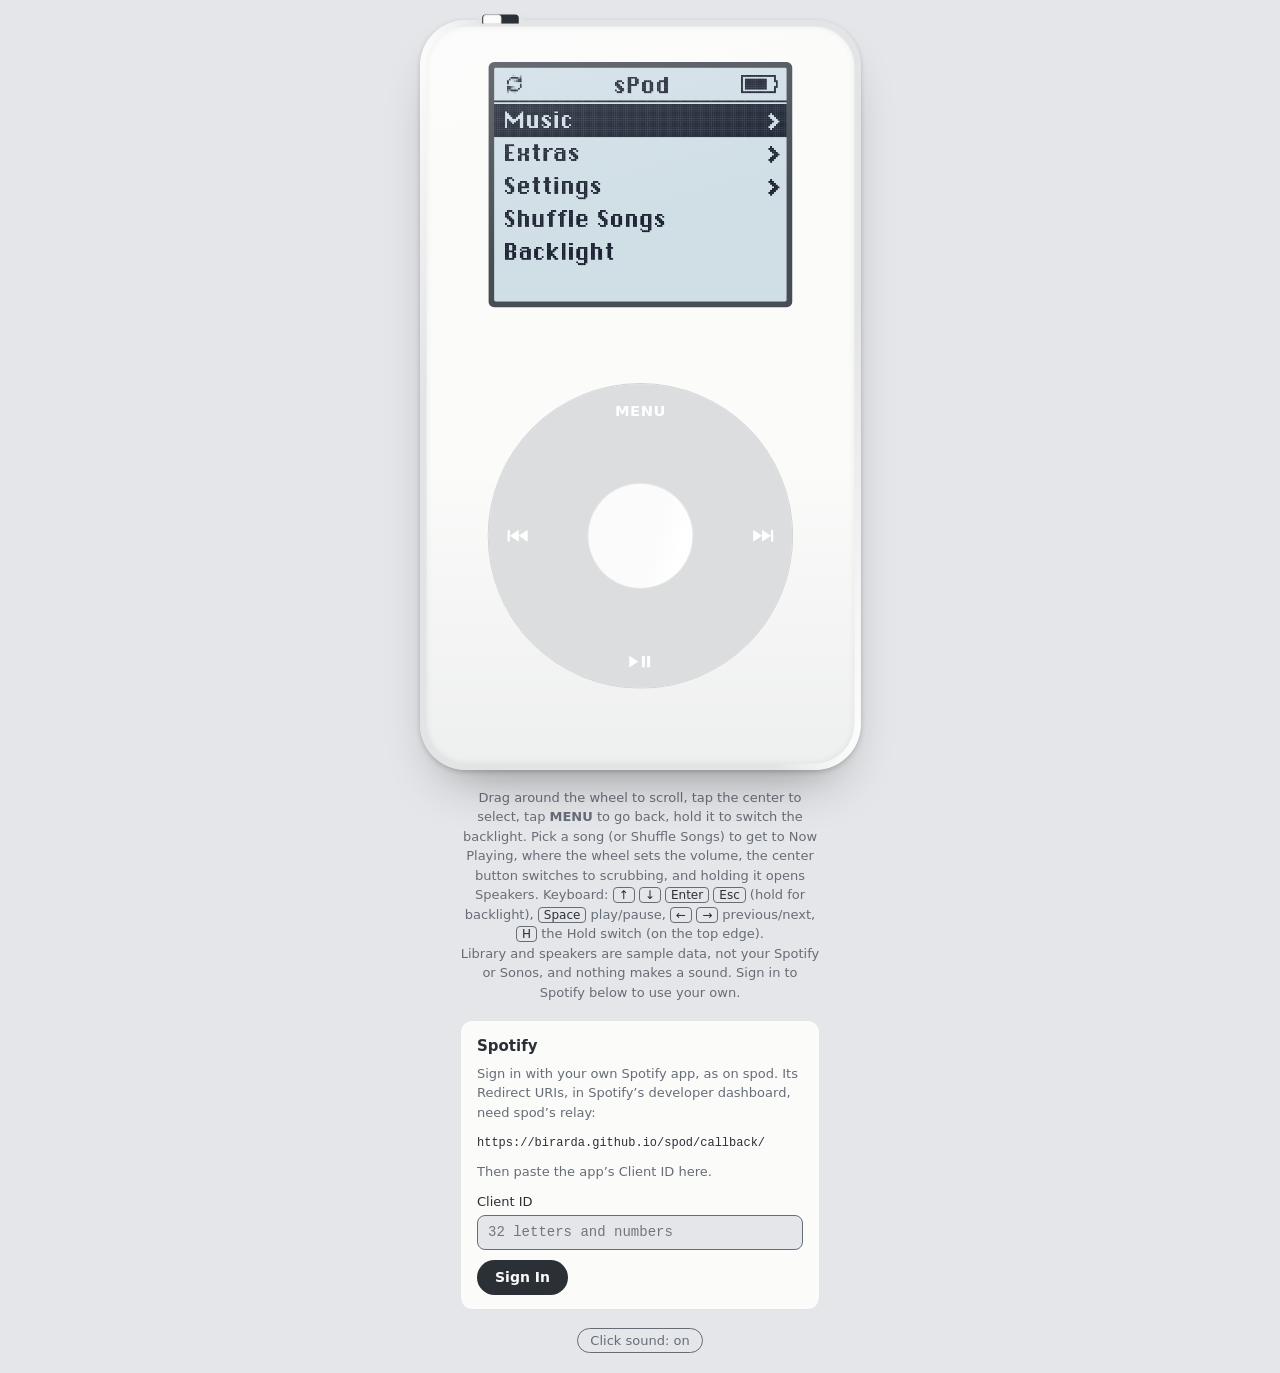
==== spod/app/index.html @ 37ade5c7 "Publish spod's Spotify relay and web preview spod/callback/ is the relay that spod's Spotify app red" ====
<!doctype html>
<html lang="en">
<head>
<meta charset="utf-8">
<meta name="viewport" content="width=device-width, initial-scale=1, viewport-fit=cover">
<title>spod Preview</title>
<!-- Installable: Share → Add to Home Screen on iOS, or Install on other
     browsers, then it opens full screen and works offline (sw.js). -->
<link rel="manifest" href="manifest.webmanifest">
<link rel="apple-touch-icon" href="icons/apple-touch-icon.png">
<meta name="apple-mobile-web-app-capable" content="yes">
<meta name="mobile-web-app-capable" content="yes">
<meta name="apple-mobile-web-app-title" content="spod">
<meta name="apple-mobile-web-app-status-bar-style" content="default">
<meta name="theme-color" content="#e4e6e9" media="(prefers-color-scheme: light)">
<meta name="theme-color" content="#141416" media="(prefers-color-scheme: dark)">
<meta name="claude:viewport-fit-sides" content="cover">
<style>
/* Layout: a 4th-generation click-wheel iPod at true proportions (61 x 104 mm, ~7.9 px/mm),
   measured from product photos and scaled as one piece to fit the viewport.
   Light theme is the white model; dark theme is the 2004 U2 special edition (black front,
   red wheel with white labels, glossy black center button). */
:root {
  --desk: #e4e6e9;
  --ink: #2b2f36;
  --ink-soft: #676d77;
  --edge-hi: #ffffff;         /* rounded acrylic edge, highlight */
  --edge-lo: #e3e4e6;         /* rounded acrylic edge, shade */
  --face: #fbfbfa;            /* glossy acrylic front */
  --face-shade: #eeefef;
  --glass: #474d55;           /* thin frame around the LCD */
  --wheel: #dcddde;           /* the white model's wheel is light grey with white labels */
  --wheel-edge: #d2d3d5;
  --wheel-ink: #ffffff;
  --wheel-ink-on: #9da2a9;
  --hub-hi: #ffffff;          /* flat white center button */
  --hub: #fbfbfb;
  --hub-edge: #e4e5e7;
  --focus: #3b82c4;
  --font-ui: system-ui, -apple-system, "Segoe UI", Roboto, sans-serif;
}
@media (prefers-color-scheme: dark) { :root:not([data-theme="light"]) {
  --desk: #141416; --ink: #e7e8ea; --ink-soft: #9a9fa8;
  --edge-hi: #5a5b5e; --edge-lo: #000; --face: #0b0b0c; --face-shade: #050505; --glass: #1d2024;
  --wheel: #e01c23; --wheel-edge: #c4151c; --wheel-ink: #fff; --wheel-ink-on: #ffd0d2;
  --hub-hi: #5b5b5f; --hub: #111113; --hub-edge: #000; --focus: #6aa9e0; color-scheme: dark;
} }
:root[data-theme="dark"] {
  --desk: #141416; --ink: #e7e8ea; --ink-soft: #9a9fa8;
  --edge-hi: #5a5b5e; --edge-lo: #000; --face: #0b0b0c; --face-shade: #050505; --glass: #1d2024;
  --wheel: #e01c23; --wheel-edge: #c4151c; --wheel-ink: #fff; --wheel-ink-on: #ffd0d2;
  --hub-hi: #5b5b5f; --hub: #111113; --hub-edge: #000; --focus: #6aa9e0; color-scheme: dark;
}
[hidden] { display: none !important; }
html, body { min-height: 100%; }
body {
  margin: 0; background: var(--desk); color: var(--ink); font-family: var(--font-ui);
  display: flex; flex-direction: column;
  padding-top: max(20px, env(safe-area-inset-top, 0px));
  padding-bottom: max(20px, env(safe-area-inset-bottom, 0px));
  padding-left: max(16px, env(safe-area-inset-left, 0px));
  padding-right: max(16px, env(safe-area-inset-right, 0px));
  box-sizing: border-box;
  -webkit-user-select: none; user-select: none; -webkit-touch-callout: none;
}
/* margin-block: auto centers the stage when it fits and never clips it when it doesn't */
.stage { margin-block: auto; display: flex; flex-direction: column; align-items: center; gap: 18px; }

/* --s is set by script so the whole device fits the viewport */
.fit { --s: 1; width: calc(482px * var(--s)); height: calc(820px * var(--s)); }
.device {
  width: 482px; height: 820px; box-sizing: border-box; position: relative;
  transform: scale(var(--s)); transform-origin: 0 0;
  border-radius: 50px; padding: 7px;
  /* the front's rounded acrylic edge catches light on the left and bottom */
  background: linear-gradient(100deg, var(--edge-hi) 0%, var(--edge-lo) 12%, var(--edge-lo) 85%, var(--edge-hi) 100%);
  box-shadow: 0 30px 60px -30px rgba(0,0,0,.45), 0 2px 6px rgba(0,0,0,.18);
}
.face {
  position: relative; height: 100%; border-radius: 44px;
  background: linear-gradient(180deg, var(--face) 0%, var(--face) 60%, var(--face-shade) 100%);
  box-shadow: inset 0 0 8px rgba(0,0,0,.07);
  overflow: hidden;
}
/* acrylic gloss */
.face::after {
  content: ""; position: absolute; inset: 0; border-radius: inherit; pointer-events: none;
  background: linear-gradient(165deg, rgba(255,255,255,.22) 0%, rgba(255,255,255,0) 30%);
}
/* screen: ~69% of the body's width, ~5.6% down from the top */
.screen {
  position: absolute; left: 50%; top: 39px; transform: translateX(-50%);
  padding: 6px; border-radius: 6px; background: var(--glass);
}
/* the 160x128 LCD at 2 CSS px per pixel; the canvas holds it at 4 to show the pixel grid */
.screen canvas { display: block; width: 320px; height: 256px; pointer-events: none; border-radius: 2px; }
.screen .status {
  position: absolute; inset: 6px; display: grid; place-items: center;
  font-size: 15px; color: #181e2e; background: #d0dee6; text-align: center; padding: 16px; border-radius: 2px;
}
/* wheel: same width as the screen, centered ~69% down the body */
.wheel {
  --size: 332px;
  position: absolute; left: 50%; top: 391px; transform: translateX(-50%);
  width: var(--size); height: var(--size); border-radius: 50%;
  background: radial-gradient(circle at 50% 50%, var(--wheel) 82%, var(--wheel-edge) 100%);
  box-shadow: 0 0 0 1px var(--wheel-edge);
  touch-action: none; cursor: grab; outline: none;
}
.wheel:active { cursor: grabbing; }
.wheel:focus-visible { box-shadow: 0 0 0 1px var(--wheel-edge), 0 0 0 5px var(--focus); }
.wheel .label {
  position: absolute; color: var(--wheel-ink); pointer-events: none; transition: color .08s;
  font: 700 16px/1 var(--font-ui); letter-spacing: .04em;
}
.wheel .label.on { color: var(--wheel-ink-on); }
.wheel .menu { top: 22px; left: 50%; transform: translateX(-50%); }
.wheel .play { bottom: 22px; left: 50%; transform: translateX(-50%); }
.wheel .prev { left: 20px; top: 50%; transform: translateY(-50%); }
.wheel .next { right: 20px; top: 50%; transform: translateY(-50%); }
.wheel svg { width: 26px; height: 13px; fill: currentColor; display: block; }
.hub {
  /* same button on every model: ~35% of the wheel's diameter */
  position: absolute; width: 34.6%; height: 34.6%; left: 32.7%; top: 32.7%; border-radius: 50%;
  /* flat gloss: a reflection along the right edge, like the real button */
  background: linear-gradient(105deg, var(--hub) 0%, var(--hub) 62%, var(--hub-hi) 84%, var(--hub) 100%);
  box-shadow: 0 0 0 1px var(--hub-edge);
  transition: filter .06s;
}
.hub.on { filter: brightness(.85); }
.notes { max-width: 360px; text-align: center; font-size: 13px; line-height: 1.5; color: var(--ink-soft); margin: 0; }
.notes kbd { font: inherit; font-size: 12px; padding: 0 5px; border: 1px solid var(--ink-soft); border-radius: 4px; color: var(--ink); }
/* the Hold switch on the top edge, at the left as on the 4G: slid to Hold
   it shows orange */
.hold {
  position: absolute; top: -9px; left: 64px; width: 48px; height: 13px; padding: 0;
  border: none; border-radius: 6px 6px 0 0; background: var(--edge-lo); cursor: pointer; overflow: hidden;
}
.hold .slot { position: absolute; left: 4px; right: 4px; top: 3px; bottom: 0; border-radius: 4px 4px 0 0; background: #2b2f36; }
.hold .orange { position: absolute; left: 7px; top: 5px; width: 14px; bottom: 0; border-radius: 2px 2px 0 0; background: #f28a1c; }
.hold .thumb {
  position: absolute; top: 4px; left: 6px; width: 18px; bottom: 0; border-radius: 3px 3px 0 0;
  background: var(--face); box-shadow: 0 0 0 1px var(--edge-lo); transition: left .12s;
}
.hold[aria-checked="true"] .thumb { left: 24px; }
.hold:focus-visible { outline: 2px solid var(--focus); outline-offset: 2px; }
@media (prefers-reduced-motion: reduce) { .hold .thumb { transition: none; } }
/* Signing in to Spotify, under the iPod */
.spotify {
  width: 100%; max-width: 360px; box-sizing: border-box; padding: 14px 16px; border-radius: 12px;
  border: 1px solid var(--edge-lo); background: var(--face); font-size: 13px; line-height: 1.5; color: var(--ink-soft);
}
.spotify h2 { margin: 0 0 6px; font-size: 15px; color: var(--ink); }
.spotify p { margin: 0 0 10px; }
.spotify code { font-size: 12px; color: var(--ink); overflow-wrap: anywhere; }
.spotify label { display: block; color: var(--ink); margin-bottom: 4px; }
.spotify .step { margin-top: 14px; }
/* The page doesn't select text, so the wheel can be dragged; this can be,
   whole, to copy. */
.spotify a { color: var(--ink); font-weight: 600; }
.spotify .copyable { -webkit-user-select: all; user-select: all; -webkit-touch-callout: default; }
.spotify input, .spotify textarea {
  display: block; width: 100%; box-sizing: border-box; margin-bottom: 10px; padding: 8px 10px;
  font: 14px/1.2 ui-monospace, SFMono-Regular, Menlo, monospace; color: var(--ink);
  background: var(--desk); border: 1px solid var(--ink-soft); border-radius: 8px;
  -webkit-user-select: text; user-select: text;
}
.spotify textarea { resize: vertical; font-size: 12px; overflow-wrap: anywhere; }
.spotify input:focus-visible, .spotify textarea:focus-visible, .spotify button:focus-visible { outline: 2px solid var(--focus); outline-offset: 2px; }
.spotify button {
  font: inherit; font-size: 14px; font-weight: 600; color: var(--face); background: var(--ink);
  border: none; border-radius: 999px; padding: 7px 18px; cursor: pointer;
}
.spotify .error { color: #c4151c; margin: 10px 0 0; }
@media (prefers-color-scheme: dark) { :root:not([data-theme="light"]) .spotify .error { color: #ff8a8f; } }
:root[data-theme="dark"] .spotify .error { color: #ff8a8f; }
.sound {
  font: inherit; font-size: 13px; color: var(--ink-soft); background: none; border: 1px solid var(--ink-soft);
  border-radius: 999px; padding: 4px 12px; cursor: pointer;
}
.sound:focus-visible { outline: 2px solid var(--focus); outline-offset: 2px; }
@media (prefers-reduced-motion: reduce) { .hub, .wheel .label { transition: none; } }
</style>
</head>
<body>
<main class="stage">
<div class="fit" id="fit">
  <div class="device">
    <button class="hold" id="hold" type="button" role="switch" aria-checked="false" aria-label="Hold switch">
      <span class="slot"></span><span class="orange"></span><span class="thumb"></span>
    </button>
    <div class="face">
      <div class="screen">
        <canvas id="canvas" width="640" height="512" aria-label="spod screen"></canvas>
        <div class="status" id="status">Loading the UI…</div>
      </div>
      <div class="wheel" id="wheel" tabindex="0" role="application"
           aria-label="Click wheel. Drag in a circle to scroll, tap the center to select, tap Menu to go back, and the bottom, left and right for play/pause, previous and next. Arrow keys, Enter, Escape and Space also work.">
        <span class="label menu" data-zone="menu">MENU</span>
        <span class="label prev" data-zone="prev"><svg viewBox="0 0 30 16"><path d="M0 0h3v16H0zM3 8l12-8v16zM15 8l12-8v16z"/></svg></span>
        <span class="label next" data-zone="next"><svg viewBox="0 0 30 16"><path d="M27 0h3v16h-3zM27 8 15 0v16zM15 8 3 0v16z"/></svg></span>
        <span class="label play" data-zone="play"><svg viewBox="0 0 30 16"><path d="M0 0l12 8-12 8zM17 0h4v16h-4zM24 0h4v16h-4z"/></svg></span>
        <div class="hub" id="hub"></div>
      </div>
    </div>
  </div>
</div>
<p class="notes">Drag around the wheel to scroll, tap the center to select, tap <b>MENU</b> to go back, hold it to switch the backlight. Pick a song (or Shuffle Songs) to get to Now Playing, where the wheel sets the volume, the center button switches to scrubbing, and holding it opens Speakers. Keyboard: <kbd>↑</kbd> <kbd>↓</kbd> <kbd>Enter</kbd> <kbd>Esc</kbd> (hold for backlight), <kbd>Space</kbd> play/pause, <kbd>←</kbd> <kbd>→</kbd> previous/next, <kbd>H</kbd> the Hold switch (on the top edge).<span id="sample-note"><br>Library and speakers are sample data, not your Spotify or Sonos, and nothing makes a sound. Sign in to Spotify below to use your own.</span></p>
<section class="spotify" aria-labelledby="spotify-title">
  <h2 id="spotify-title">Spotify</h2>
  <div id="signed-out" hidden>
    <p>Sign in with your own Spotify app, as on spod. Its Redirect URIs, in Spotify’s developer dashboard, need spod’s relay:</p>
    <p><code class="copyable" id="redirect-uri"></code></p>
    <p>Then paste the app’s Client ID here.</p>
    <label for="client-id">Client ID</label>
    <input id="client-id" autocomplete="off" autocapitalize="off" spellcheck="false" inputmode="latin" placeholder="32 letters and numbers">
    <button id="sign-in" type="button">Sign In</button>
    <div id="paste-step" hidden>
      <p class="step" id="open-spotify-step" hidden><a id="open-spotify" target="_blank" rel="noopener">Open Spotify’s sign-in page</a></p>
      <p class="step">Once you’ve agreed on Spotify’s page, it goes to spod’s relay page, which can’t bring you back here. Copy the whole address from the address bar, or the one the relay shows, even if the page doesn’t load, and paste it here.</p>
      <label for="returned">Address Spotify went to</label>
      <textarea id="returned" rows="3" autocomplete="off" autocapitalize="off" spellcheck="false" placeholder="https://birarda.github.io/spod/callback/?code=…"></textarea>
      <button id="finish" type="button">Finish Signing In</button>
    </div>
  </div>
  <div id="signed-in" hidden>
    <p>Signed in: Music has your playlists and albums, and songs play through Spotify Connect, on the speaker chosen in Extras → Speakers.</p>
    <button id="sign-out" type="button">Sign Out</button>
  </div>
  <p class="error" id="spotify-error" role="alert" hidden></p>
</section>
<button class="sound" id="sound" type="button" aria-pressed="true">Click sound: on</button>
</main>
<script type="module">
import init, { frame, button, forget_press, hold, wheel as wheelAt, turn, screen_size } from "./pkg/spod.js";

// --- fit the device to the viewport ----------------------------------------
const fit = document.getElementById("fit");
function fitDevice() {
  const cs = getComputedStyle(document.body);
  const availW = document.body.clientWidth - parseFloat(cs.paddingLeft) - parseFloat(cs.paddingRight);
  const availH = window.innerHeight - 150; // leave room for the notes below
  const s = Math.max(0.45, Math.min(1, availW / 482, availH / 820));
  fit.style.setProperty("--s", s.toFixed(4));
}
fitDevice();
window.addEventListener("resize", fitDevice);

const status = document.getElementById("status");
const canvas = document.getElementById("canvas");
let ready = false;

// --- Spotify ---------------------------------------------------------------
// The page signs in to Spotify with PKCE, as spod's admin interface does, and
// keeps the sign-in in local storage for the UI (src/web/spotify.rs), which
// renews it. Keep the keys in step with that file.
//
// Spotify returns to spod's relay page (callback/ on the pages branch), the
// redirect URI spod's Spotify app already has, wherever this page is
// served. The relay only goes on to spod on a local network, so here it
// shows the address Spotify sent, and you paste it back into this page,
// which keeps the PKCE verifier.
const SPOTIFY = {
  clientId: "spod.spotify.client_id", token: "spod.spotify.token",
  verifier: "spod.spotify.verifier", state: "spod.spotify.state",
};
// The same as the native app's.
const SCOPES = "user-library-read playlist-read-private user-read-playback-state user-modify-playback-state";
const redirectUri = "https://birarda.github.io/spod/callback/";
const store = {
  get(key) { try { return localStorage.getItem(key); } catch { return null; } },
  set(key, value) { try { localStorage.setItem(key, value); } catch {} },
  remove(key) { try { localStorage.removeItem(key); } catch {} },
};
const spotifyError = document.getElementById("spotify-error");
const clientIdInput = document.getElementById("client-id");
document.getElementById("redirect-uri").textContent = redirectUri;
clientIdInput.value = store.get(SPOTIFY.clientId) || "";

const pasteStep = document.getElementById("paste-step");
const returnedInput = document.getElementById("returned");
// A sign-in under way survives a reload, so show where it's got to.
pasteStep.hidden = !store.get(SPOTIFY.verifier);

function showSpotifyError(message) {
  spotifyError.textContent = message; spotifyError.hidden = !message;
}
const signedIn = () => !!(store.get(SPOTIFY.clientId) && store.get(SPOTIFY.token));
// Signing out on the iPod forgets the sign-in too, so look now and then.
let shownSignedIn = null;
function renderSpotify() {
  const now = signedIn();
  if (now === shownSignedIn) return;
  shownSignedIn = now;
  document.getElementById("signed-in").hidden = !now;
  document.getElementById("signed-out").hidden = now;
}
renderSpotify();
setInterval(renderSpotify, 2000);
// The sample data is shown when the page started signed out.
document.getElementById("sample-note").hidden = signedIn();

function base64url(bytes) {
  return btoa(String.fromCharCode(...new Uint8Array(bytes))).replace(/\+/g, "-").replace(/\//g, "_").replace(/=+$/, "");
}
const randomString = (n) => base64url(crypto.getRandomValues(new Uint8Array(n)));

// The PKCE verifier and state for the next sign-in, made ahead: Safari only
// opens Spotify's tab straight from a tap, before anything is awaited.
let next = null;
async function prepare() {
  const verifier = randomString(48), state = randomString(16);
  const challenge = base64url(await crypto.subtle.digest("SHA-256", new TextEncoder().encode(verifier)));
  next = { verifier, state, challenge };
}
prepare();

const openSpotify = document.getElementById("open-spotify");
document.getElementById("sign-in").addEventListener("click", () => {
  const id = clientIdInput.value.trim();
  if (!/^[0-9a-f]{32}$/i.test(id)) {
    showSpotifyError("A client ID is 32 letters and numbers, from your app’s page in Spotify’s dashboard.");
    return;
  }
  if (!next) { showSpotifyError("Just a moment, then choose Sign In again."); return; }
  showSpotifyError("");
  const { verifier, state, challenge } = next;
  store.set(SPOTIFY.clientId, id);
  store.set(SPOTIFY.verifier, verifier);
  store.set(SPOTIFY.state, state);
  const url = "https://accounts.spotify.com/authorize?" + new URLSearchParams({
    response_type: "code", client_id: id, scope: SCOPES, redirect_uri: redirectUri,
    code_challenge_method: "S256", code_challenge: challenge, state,
  });
  // In a tab of its own, so this page, and its verifier, stay put. If the
  // browser won't open one, a link to tap does instead; the page never
  // leaves itself, which in a home-screen app would leave no way back.
  pasteStep.hidden = false;
  openSpotify.href = url;
  openSpotify.parentElement.hidden = !!window.open(url, "_blank");
  next = null;
  prepare();
});

document.getElementById("finish").addEventListener("click", () => {
  finishSignIn(returnedInput.value.trim())
    .then(() => location.reload())
    .catch((e) => showSpotifyError(e.message));
});

document.getElementById("sign-out").addEventListener("click", () => {
  store.remove(SPOTIFY.token);
  location.reload();
});

// The address the relay showed: swap its code for a sign-in.
async function finishSignIn(address) {
  let query;
  try { query = new URL(address).searchParams; } catch { query = null; }
  if (!query || (!query.has("code") && !query.has("error"))) {
    throw new Error("That doesn’t look like the address Spotify went to. Copy the whole address, starting with https.");
  }
  const verifier = store.get(SPOTIFY.verifier), state = store.get(SPOTIFY.state);
  if (query.has("error")) throw new Error("Spotify didn’t sign you in (" + query.get("error") + "). Choose Sign In to try again.");
  if (!verifier || query.get("state") !== state) throw new Error("That address is from an earlier sign-in. Choose Sign In again.");
  const response = await fetch("https://accounts.spotify.com/api/token", {
    method: "POST",
    headers: { "Content-Type": "application/x-www-form-urlencoded" },
    body: new URLSearchParams({
      grant_type: "authorization_code", code: query.get("code"), redirect_uri: redirectUri,
      client_id: store.get(SPOTIFY.clientId) || "", code_verifier: verifier,
    }),
  }).catch(() => {
    // Offline, or somewhere that blocks requests to other sites, such as
    // inside an embedded preview.
    throw new Error("This page couldn’t reach Spotify to finish signing in. Check you’re online, and open spod’s page in the browser itself, not embedded in another site.");
  });
  const answer = await response.json().catch(() => ({}));
  if (!response.ok || !answer.refresh_token) {
    throw new Error("Spotify couldn’t finish signing you in (" + (answer.error_description || answer.error || response.status) + "). Choose Sign In to try again.");
  }
  store.set(SPOTIFY.token, JSON.stringify({
    access_token: answer.access_token, refresh_token: answer.refresh_token,
    expires_at: Date.now() + answer.expires_in * 1000,
  }));
  store.remove(SPOTIFY.verifier); store.remove(SPOTIFY.state);
}

// The UI renders at the iPod's 160x128, and wasm draws that as the LCD would
// look into an RGBA buffer at screen_size(). Each animation frame, copy it to
// the canvas if it changed.
init().then((wasm) => {
  const [w, h] = screen_size();
  canvas.width = w; canvas.height = h;
  const ctx = canvas.getContext("2d");
  const draw = () => {
    const ptr = frame();
    if (ptr) {
      const bytes = new Uint8ClampedArray(wasm.memory.buffer, ptr, w * h * 4);
      ctx.putImageData(new ImageData(bytes.slice(), w, h), 0, 0);
    }
    requestAnimationFrame(draw);
  };
  draw();
  ready = true; status.hidden = true;
}).catch((e) => {
  status.textContent = "The UI failed to load: " + (e && e.message ? e.message : e);
});

// --- offline ---------------------------------------------------------------
// The service worker keeps this build for offline use. It's written by
// web/build.sh, so a page served straight from the source has none.
if ("serviceWorker" in navigator) {
  navigator.serviceWorker.register("sw.js").catch(() => {});
}

// --- click sound -----------------------------------------------------------
let soundOn = true, audio = null;
try { soundOn = localStorage.getItem("spod-sound") !== "off"; } catch {}
const soundBtn = document.getElementById("sound");
function renderSound() { soundBtn.textContent = "Click sound: " + (soundOn ? "on" : "off"); soundBtn.setAttribute("aria-pressed", String(soundOn)); }
renderSound();
soundBtn.addEventListener("click", () => {
  soundOn = !soundOn; renderSound();
  try { localStorage.setItem("spod-sound", soundOn ? "on" : "off"); } catch {}
});
function tick() {
  if (navigator.vibrate) { try { navigator.vibrate(4); } catch {} }
  if (!soundOn) return;
  try {
    audio ??= new (window.AudioContext || window.webkitAudioContext)();
    const t = audio.currentTime, osc = audio.createOscillator(), gain = audio.createGain();
    osc.type = "square"; osc.frequency.setValueAtTime(2400, t);
    gain.gain.setValueAtTime(0.05, t); gain.gain.exponentialRampToValueAtTime(0.0001, t + 0.012);
    osc.connect(gain).connect(audio.destination); osc.start(t); osc.stop(t + 0.015);
  } catch {}
}

// --- buttons ---------------------------------------------------------------
// The buttons and the wheel go to spod as the device's would, and spod times
// them the same way, long presses included: Menu held switches the
// backlight, Play/Pause held sleeps, and Previous and Next held scan.
const labels = Object.fromEntries([...document.querySelectorAll("[data-zone]")].map((el) => [el.dataset.zone, el]));
const hub = document.getElementById("hub");
function flash(el) { if (!el) return; el.classList.add("on"); setTimeout(() => el.classList.remove("on"), 120); }
function buttonDown(name) { if (ready) button(name, true); tick(); }
function buttonUp(name) { if (ready) button(name, false); }
function zoneAt({ x, y, d }) {
  if (d < 0.38) return "select";
  return Math.abs(y) > Math.abs(x) ? (y < 0 ? "menu" : "play") : (x < 0 ? "prev" : "next");
}
function flashZone(zone) { flash(zone === "select" ? hub : labels[zone]); }

// --- the wheel -------------------------------------------------------------
// Where the finger is goes to spod as the 4G's click wheel reports it: 96
// positions a turn, clockwise. spod makes a step of every 4 (15°).
const POSITIONS = 96;
const STEP = Math.PI / 12;
const wheel = document.getElementById("wheel");
let drag = null;
function polar(e) {
  const r = wheel.getBoundingClientRect();
  const x = e.clientX - (r.left + r.width / 2), y = e.clientY - (r.top + r.height / 2);
  return { a: Math.atan2(y, x), d: Math.hypot(x, y) / (r.width / 2), x, y };
}
function touch(p) {
  if (!ready) return;
  const turn = (p.a + 2 * Math.PI) % (2 * Math.PI);
  const steps = wheelAt(Math.floor(turn / (2 * Math.PI) * POSITIONS) % POSITIONS);
  for (let i = 0; i < Math.min(Math.abs(steps), 3); i++) tick();
}
function lift() { if (ready) wheelAt(-1); }
wheel.addEventListener("pointerdown", (e) => {
  wheel.setPointerCapture(e.pointerId);
  const p = polar(e);
  // A button is down from the moment it's pressed, so holding it works. A
  // press on one of the wheel's labels that turns into dragging round the
  // wheel is forgotten.
  const zone = zoneAt(p);
  drag = { last: p.a, total: 0, start: p, pressed: zone };
  flashZone(zone);
  buttonDown(zone);
  if (p.d >= 0.38) touch(p);
  e.preventDefault();
});
wheel.addEventListener("pointermove", (e) => {
  if (!drag || drag.start.d < 0.38) return; // dragging on the center button doesn't scroll
  const p = polar(e);
  let delta = p.a - drag.last;
  if (delta > Math.PI) delta -= 2 * Math.PI;
  if (delta < -Math.PI) delta += 2 * Math.PI;
  drag.last = p.a; drag.total += Math.abs(delta);
  if (drag.pressed && drag.total > STEP / 2) { drag.pressed = null; if (ready) forget_press(); }
  touch(p);
});
function endDrag(e) {
  if (!drag) return;
  const { pressed } = drag;
  drag = null;
  lift();
  if (!pressed) return;
  if (e.type === "pointercancel") { if (ready) forget_press(); return; }
  buttonUp(pressed);
}
wheel.addEventListener("pointerup", endDrag);
wheel.addEventListener("pointercancel", endDrag);

// --- the Hold switch -------------------------------------------------------
const holdSwitch = document.getElementById("hold");
function toggleHold() {
  const on = holdSwitch.getAttribute("aria-checked") !== "true";
  holdSwitch.setAttribute("aria-checked", String(on));
  if (ready) hold(on);
}
holdSwitch.addEventListener("click", toggleHold);

// --- keyboard --------------------------------------------------------------
const KEYS = {
  Enter: "select", Escape: "menu", Backspace: "menu",
  " ": "play", ArrowLeft: "prev", ArrowRight: "next",
};
// Keys typed into the Spotify panel are for it, not the iPod.
const inPanel = (e) => e.target instanceof Element && !!e.target.closest(".spotify");
document.addEventListener("keydown", (e) => {
  if (e.target === soundBtn || inPanel(e)) return;
  // Enter and Space on the focused Hold switch flip it, as on any button.
  if (e.target === holdSwitch && (e.key === "Enter" || e.key === " ")) return;
  if ((e.key === "h" || e.key === "H") && !e.repeat) { toggleHold(); return; }
  if (e.key === "ArrowUp" || e.key === "ArrowDown") {
    e.preventDefault();
    if (ready) turn(e.key === "ArrowDown" ? 1 : -1);
    tick();
    return;
  }
  const name = KEYS[e.key];
  if (!name) return;
  e.preventDefault();
  if (e.repeat) return;
  if (name !== "menu") flashZone(name);
  buttonDown(name);
});
document.addEventListener("keyup", (e) => {
  const name = KEYS[e.key];
  if (!name || e.target === soundBtn || e.target === holdSwitch || inPanel(e)) return;
  if (name === "menu") flash(labels.menu);
  buttonUp(name);
});
</script>
</body>
</html>
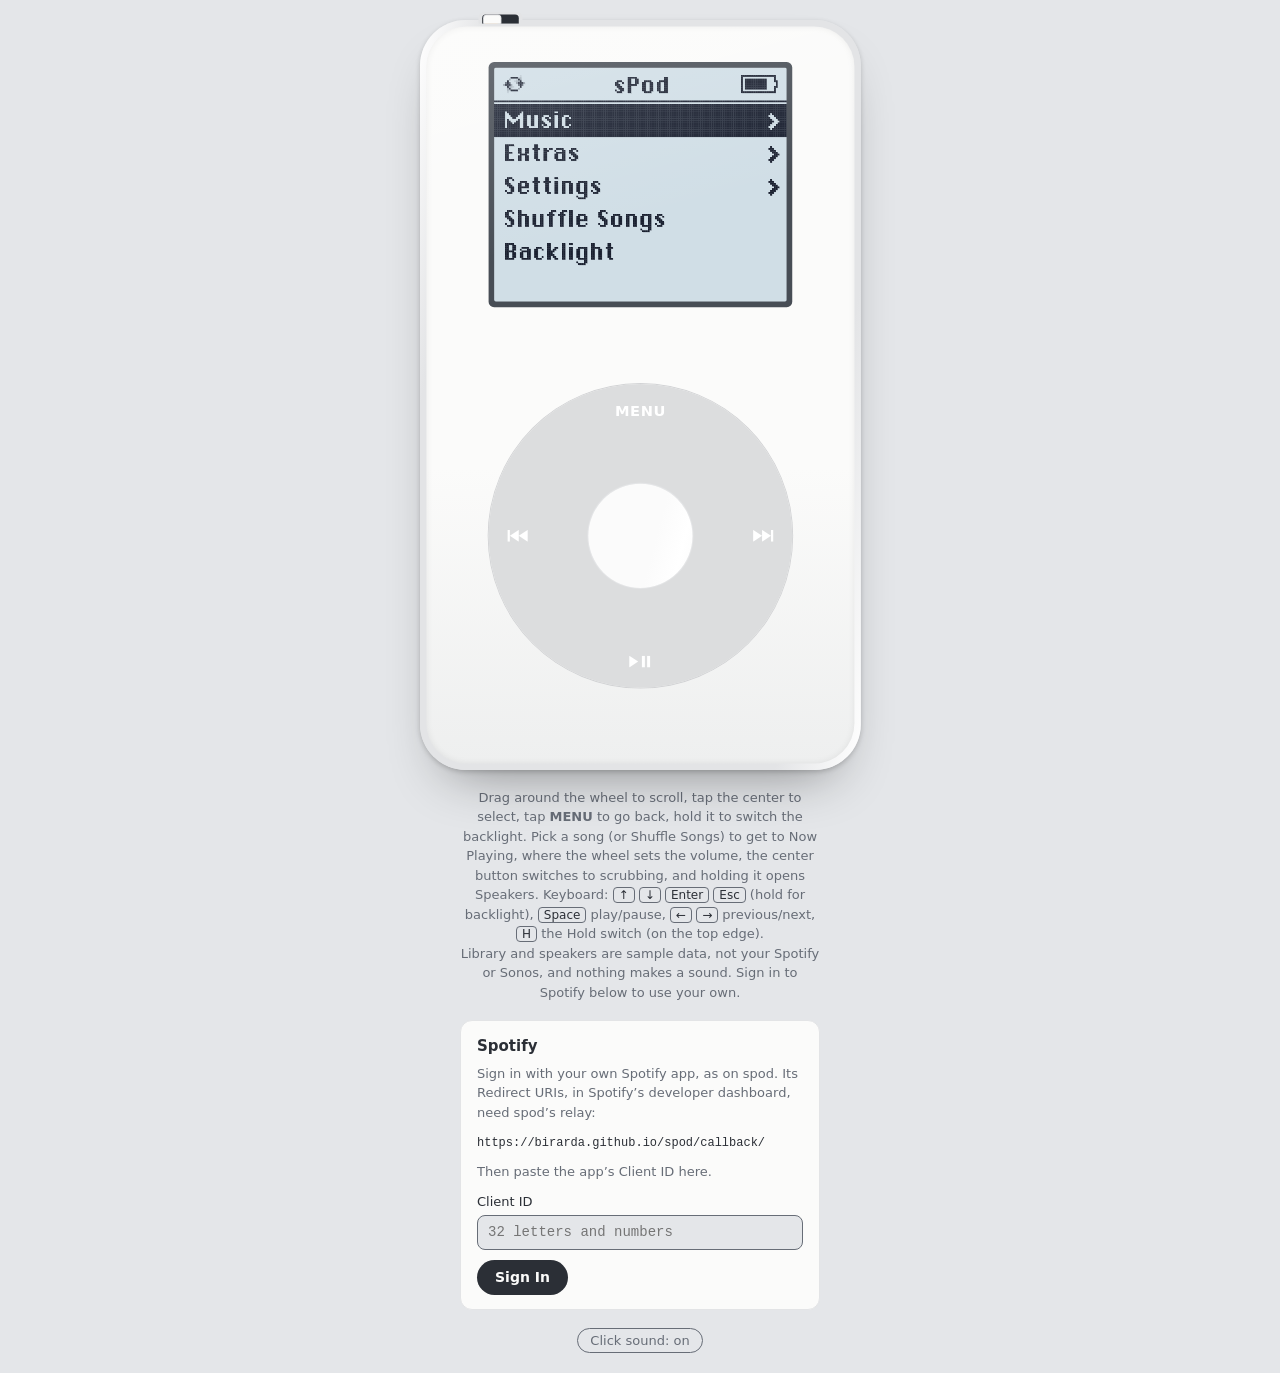
==== commit cf46798d: "Update spod's web preview Next and Previous show at once (#88), and songs are numbered in the album " ====
--- a/spod/app/index.html
+++ b/spod/app/index.html
@@ -255,7 +255,7 @@
 // keeps the sign-in in local storage for the UI (src/web/spotify.rs), which
 // renews it. Keep the keys in step with that file.
 //
-// Spotify returns to spod's relay page (callback/ on the pages branch), the
+// Spotify returns to spod's relay page (spod/callback/ on birarda.github.io), the
 // redirect URI spod's Spotify app already has, wherever this page is
 // served. The relay only goes on to spod on a local network, so here it
 // shows the address Spotify sent, and you paste it back into this page,
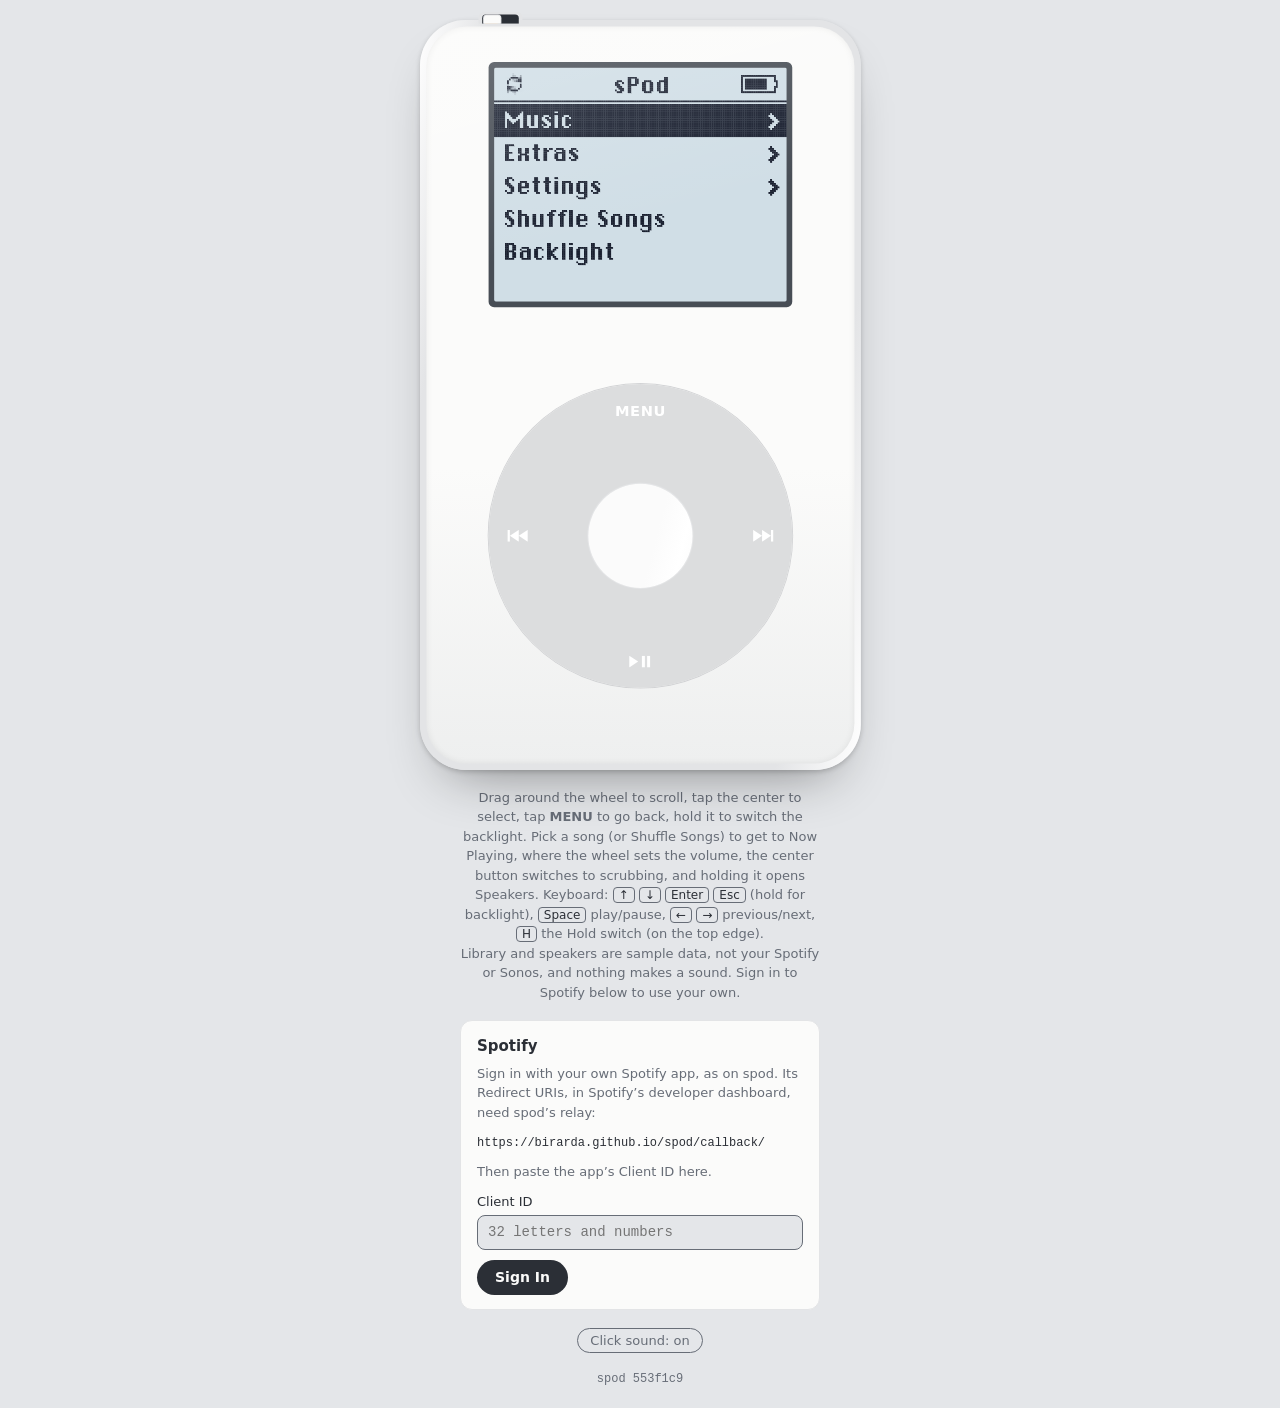
==== commit 9262d92d: "Update spod's web preview with #90, #91 and #92 Built from those PRs before they merged." ====
--- a/spod/app/index.html
+++ b/spod/app/index.html
@@ -178,6 +178,12 @@
   font: inherit; font-size: 13px; color: var(--ink-soft); background: none; border: 1px solid var(--ink-soft);
   border-radius: 999px; padding: 4px 12px; cursor: pointer;
 }
+/* Which build this is: the commit, to copy into a bug report. */
+.version {
+  margin: 0; font: 12px/1.4 ui-monospace, SFMono-Regular, Menlo, monospace; color: var(--ink-soft);
+  -webkit-user-select: all; user-select: all;
+}
+.version:empty { display: none; }
 .sound:focus-visible { outline: 2px solid var(--focus); outline-offset: 2px; }
 @media (prefers-reduced-motion: reduce) { .hub, .wheel .label { transition: none; } }
 </style>
@@ -230,9 +236,10 @@
   <p class="error" id="spotify-error" role="alert" hidden></p>
 </section>
 <button class="sound" id="sound" type="button" aria-pressed="true">Click sound: on</button>
+<p class="version" id="version"></p>
 </main>
 <script type="module">
-import init, { frame, button, forget_press, hold, wheel as wheelAt, turn, screen_size } from "./pkg/spod.js";
+import init, { frame, button, forget_press, hold, wheel as wheelAt, turn, screen_size, version } from "./pkg/spod.js";
 
 // --- fit the device to the viewport ----------------------------------------
 const fit = document.getElementById("fit");
@@ -403,15 +410,34 @@
   };
   draw();
   ready = true; status.hidden = true;
+  document.getElementById("version").textContent = "spod " + version();
 }).catch((e) => {
   status.textContent = "The UI failed to load: " + (e && e.message ? e.message : e);
 });
 
-// --- offline ---------------------------------------------------------------
+// --- offline, and updates ---------------------------------------------------
 // The service worker keeps this build for offline use. It's written by
 // web/build.sh, so a page served straight from the source has none.
+//
+// Registering checks for a new build, bypassing the HTTP cache, but iOS
+// resumes a home-screen app rather than loading it again, so it checks
+// each time the app comes back on screen too. A new build's worker takes
+// over at once (sw.js), and the page then reloads to use it. The first
+// install doesn't: this page is that build.
 if ("serviceWorker" in navigator) {
-  navigator.serviceWorker.register("sw.js").catch(() => {});
+  let controlled = !!navigator.serviceWorker.controller;
+  let reloading = false;
+  navigator.serviceWorker.addEventListener("controllerchange", () => {
+    if (!controlled) { controlled = true; return; }
+    if (reloading) return;
+    reloading = true;
+    location.reload();
+  });
+  navigator.serviceWorker.register("sw.js", { updateViaCache: "none" }).then((registration) => {
+    document.addEventListener("visibilitychange", () => {
+      if (document.visibilityState === "visible") registration.update().catch(() => {});
+    });
+  }).catch(() => {});
 }
 
 // --- click sound -----------------------------------------------------------
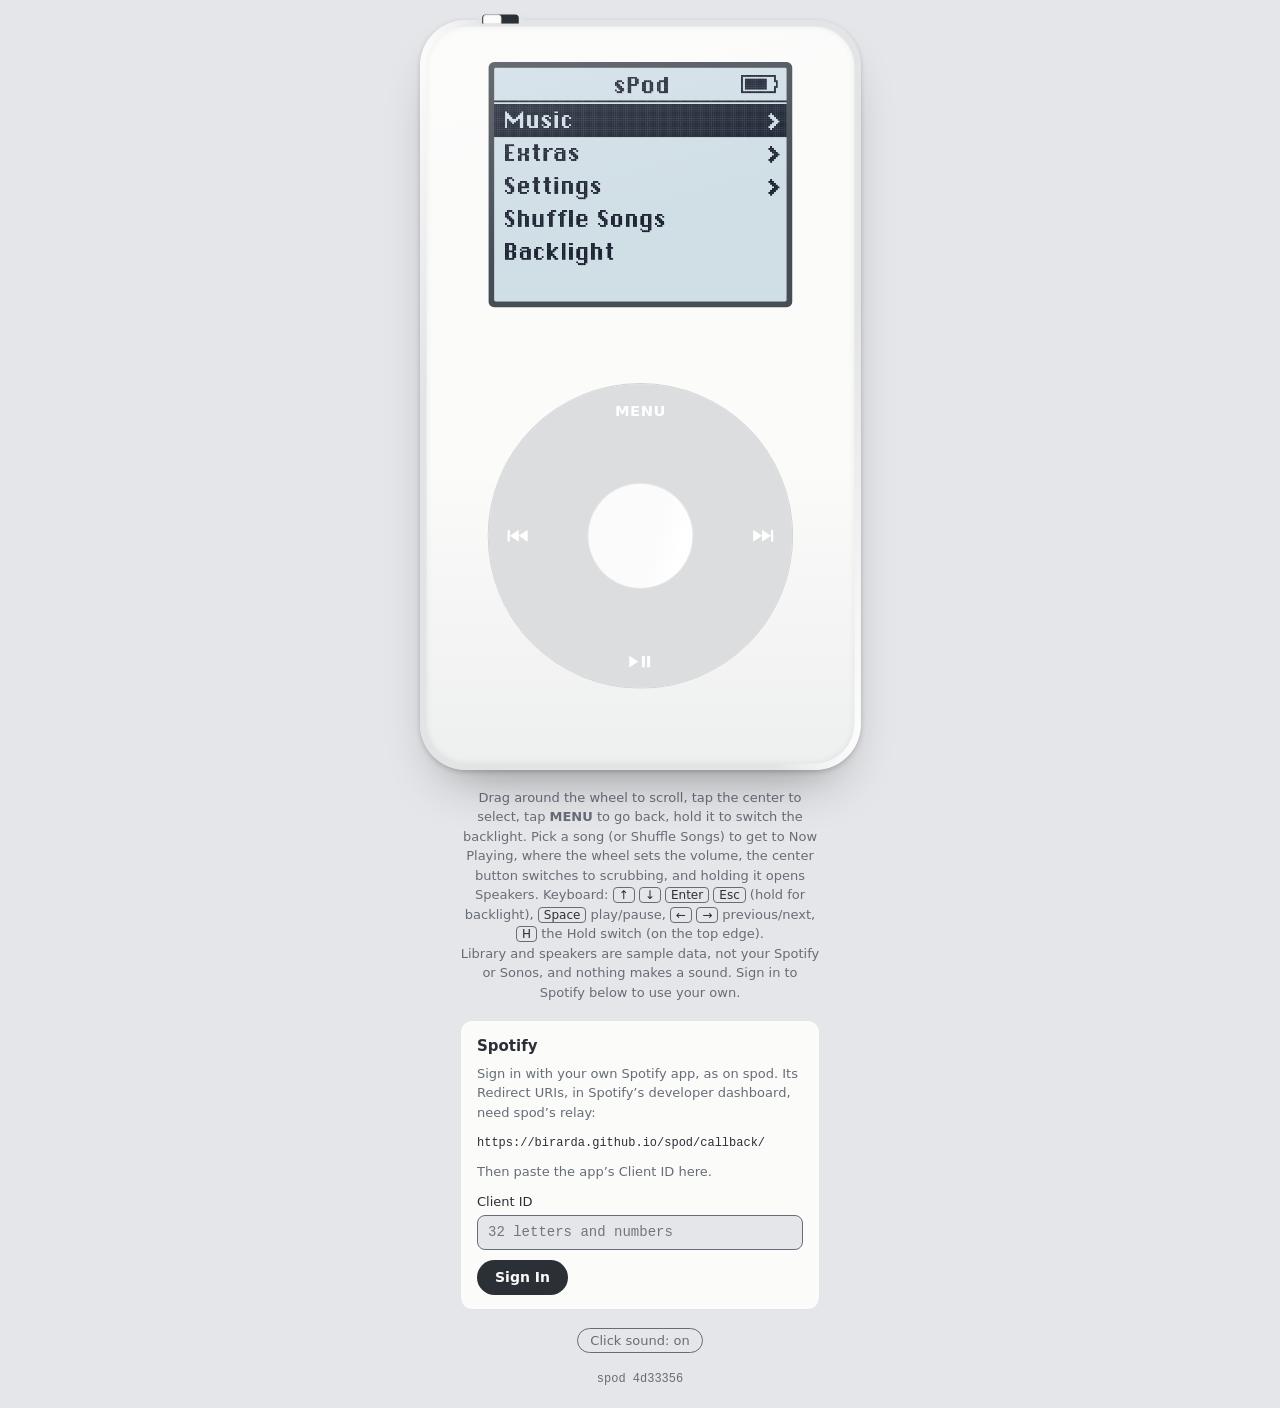
==== commit 9e62a447: "Update spod's web preview to 4d33356" ====
--- a/spod/app/index.html
+++ b/spod/app/index.html
@@ -230,7 +230,7 @@
     </div>
   </div>
   <div id="signed-in" hidden>
-    <p>Signed in: Music has your playlists and albums, and songs play through Spotify Connect, on the speaker chosen in Extras → Speakers.</p>
+    <p>Signed in: Music has your playlists and albums, and songs play through Spotify Connect, on the speaker chosen in Extras → Speakers, or Settings → sPod → Speakers in purist mode.</p>
     <button id="sign-out" type="button">Sign Out</button>
   </div>
   <p class="error" id="spotify-error" role="alert" hidden></p>
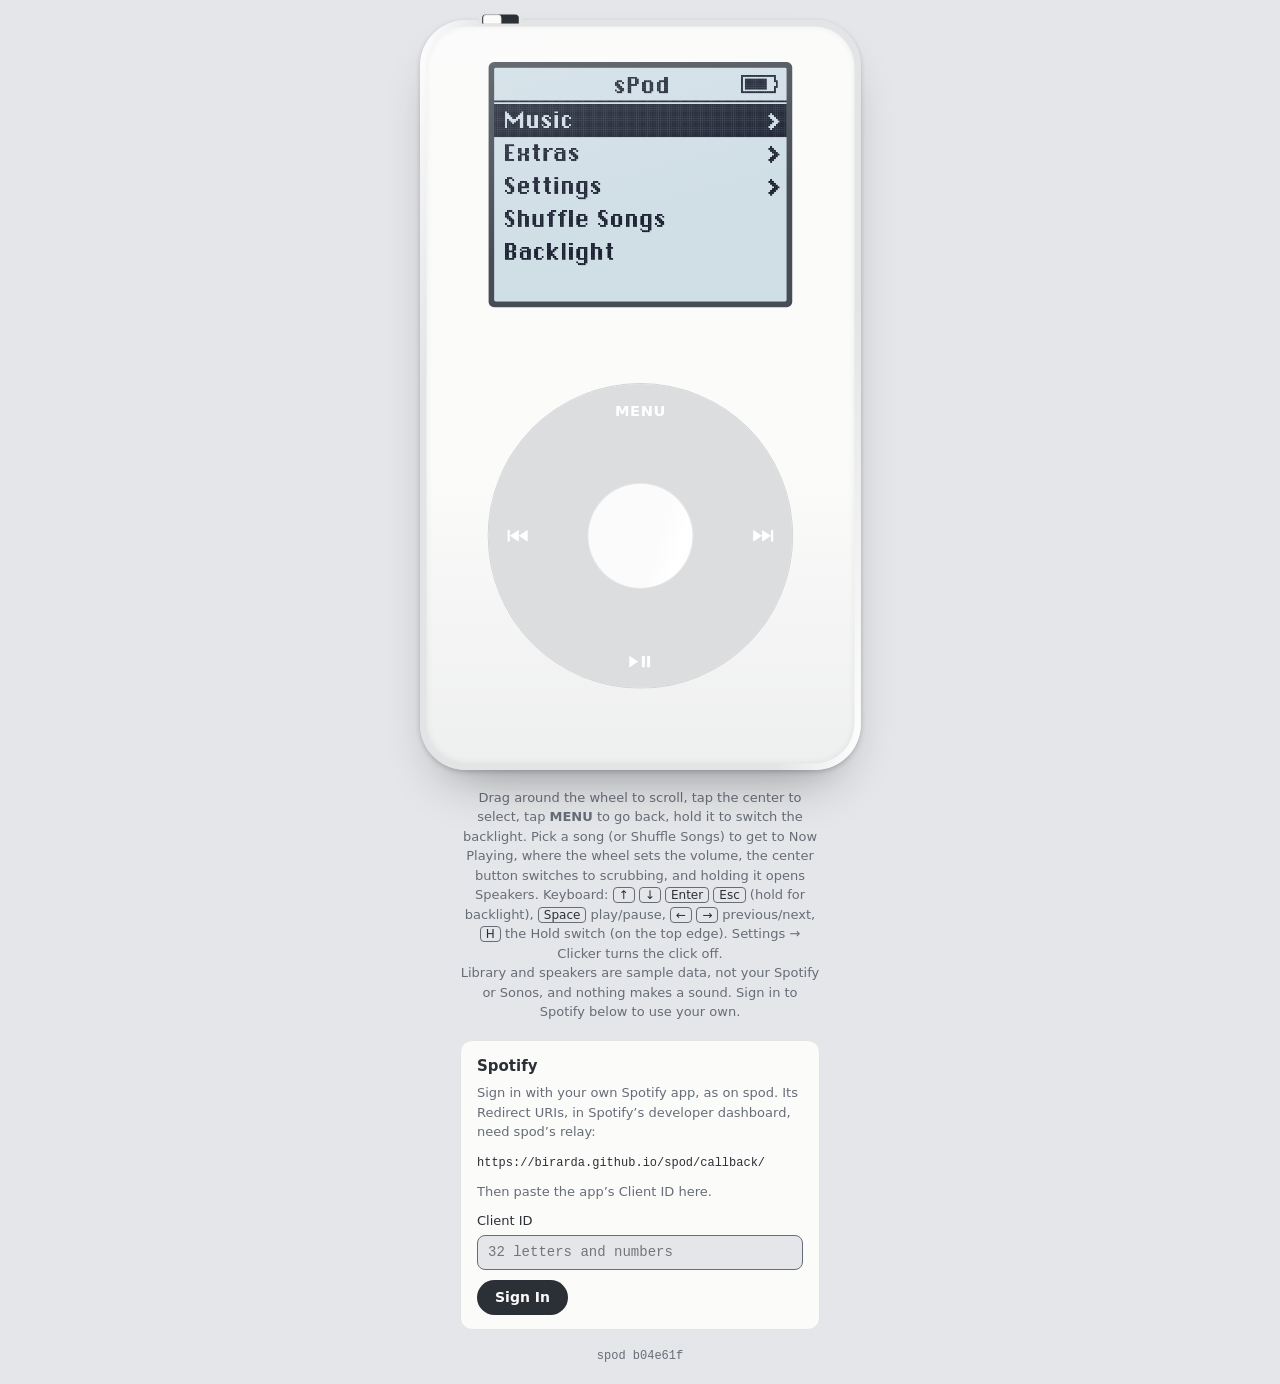
==== commit fc4b3811: "Update spod's web preview to b04e61f" ====
--- a/spod/app/index.html
+++ b/spod/app/index.html
@@ -174,17 +174,12 @@
 .spotify .error { color: #c4151c; margin: 10px 0 0; }
 @media (prefers-color-scheme: dark) { :root:not([data-theme="light"]) .spotify .error { color: #ff8a8f; } }
 :root[data-theme="dark"] .spotify .error { color: #ff8a8f; }
-.sound {
-  font: inherit; font-size: 13px; color: var(--ink-soft); background: none; border: 1px solid var(--ink-soft);
-  border-radius: 999px; padding: 4px 12px; cursor: pointer;
-}
 /* Which build this is: the commit, to copy into a bug report. */
 .version {
   margin: 0; font: 12px/1.4 ui-monospace, SFMono-Regular, Menlo, monospace; color: var(--ink-soft);
   -webkit-user-select: all; user-select: all;
 }
 .version:empty { display: none; }
-.sound:focus-visible { outline: 2px solid var(--focus); outline-offset: 2px; }
 @media (prefers-reduced-motion: reduce) { .hub, .wheel .label { transition: none; } }
 </style>
 </head>
@@ -211,7 +206,7 @@
     </div>
   </div>
 </div>
-<p class="notes">Drag around the wheel to scroll, tap the center to select, tap <b>MENU</b> to go back, hold it to switch the backlight. Pick a song (or Shuffle Songs) to get to Now Playing, where the wheel sets the volume, the center button switches to scrubbing, and holding it opens Speakers. Keyboard: <kbd>↑</kbd> <kbd>↓</kbd> <kbd>Enter</kbd> <kbd>Esc</kbd> (hold for backlight), <kbd>Space</kbd> play/pause, <kbd>←</kbd> <kbd>→</kbd> previous/next, <kbd>H</kbd> the Hold switch (on the top edge).<span id="sample-note"><br>Library and speakers are sample data, not your Spotify or Sonos, and nothing makes a sound. Sign in to Spotify below to use your own.</span></p>
+<p class="notes">Drag around the wheel to scroll, tap the center to select, tap <b>MENU</b> to go back, hold it to switch the backlight. Pick a song (or Shuffle Songs) to get to Now Playing, where the wheel sets the volume, the center button switches to scrubbing, and holding it opens Speakers. Keyboard: <kbd>↑</kbd> <kbd>↓</kbd> <kbd>Enter</kbd> <kbd>Esc</kbd> (hold for backlight), <kbd>Space</kbd> play/pause, <kbd>←</kbd> <kbd>→</kbd> previous/next, <kbd>H</kbd> the Hold switch (on the top edge). Settings → Clicker turns the click off.<span id="sample-note"><br>Library and speakers are sample data, not your Spotify or Sonos, and nothing makes a sound. Sign in to Spotify below to use your own.</span></p>
 <section class="spotify" aria-labelledby="spotify-title">
   <h2 id="spotify-title">Spotify</h2>
   <div id="signed-out" hidden>
@@ -235,11 +230,10 @@
   </div>
   <p class="error" id="spotify-error" role="alert" hidden></p>
 </section>
-<button class="sound" id="sound" type="button" aria-pressed="true">Click sound: on</button>
 <p class="version" id="version"></p>
 </main>
 <script type="module">
-import init, { frame, button, forget_press, hold, wheel as wheelAt, turn, screen_size, version } from "./pkg/spod.js";
+import init, { frame, button, forget_press, hold, wheel as wheelAt, turn, screen_size, version, clicks } from "./pkg/spod.js";
 
 // --- fit the device to the viewport ----------------------------------------
 const fit = document.getElementById("fit");
@@ -441,18 +435,11 @@
 }
 
 // --- click sound -----------------------------------------------------------
-let soundOn = true, audio = null;
-try { soundOn = localStorage.getItem("spod-sound") !== "off"; } catch {}
-const soundBtn = document.getElementById("sound");
-function renderSound() { soundBtn.textContent = "Click sound: " + (soundOn ? "on" : "off"); soundBtn.setAttribute("aria-pressed", String(soundOn)); }
-renderSound();
-soundBtn.addEventListener("click", () => {
-  soundOn = !soundOn; renderSound();
-  try { localStorage.setItem("spod-sound", soundOn ? "on" : "off"); } catch {}
-});
+// Settings → Clicker turns it on and off, as on the iPod.
+let audio = null;
 function tick() {
   if (navigator.vibrate) { try { navigator.vibrate(4); } catch {} }
-  if (!soundOn) return;
+  if (!ready || !clicks()) return;
   try {
     audio ??= new (window.AudioContext || window.webkitAudioContext)();
     const t = audio.currentTime, osc = audio.createOscillator(), gain = audio.createGain();
@@ -548,7 +535,7 @@
 // Keys typed into the Spotify panel are for it, not the iPod.
 const inPanel = (e) => e.target instanceof Element && !!e.target.closest(".spotify");
 document.addEventListener("keydown", (e) => {
-  if (e.target === soundBtn || inPanel(e)) return;
+  if (inPanel(e)) return;
   // Enter and Space on the focused Hold switch flip it, as on any button.
   if (e.target === holdSwitch && (e.key === "Enter" || e.key === " ")) return;
   if ((e.key === "h" || e.key === "H") && !e.repeat) { toggleHold(); return; }
@@ -567,7 +554,7 @@
 });
 document.addEventListener("keyup", (e) => {
   const name = KEYS[e.key];
-  if (!name || e.target === soundBtn || e.target === holdSwitch || inPanel(e)) return;
+  if (!name || e.target === holdSwitch || inPanel(e)) return;
   if (name === "menu") flash(labels.menu);
   buttonUp(name);
 });
